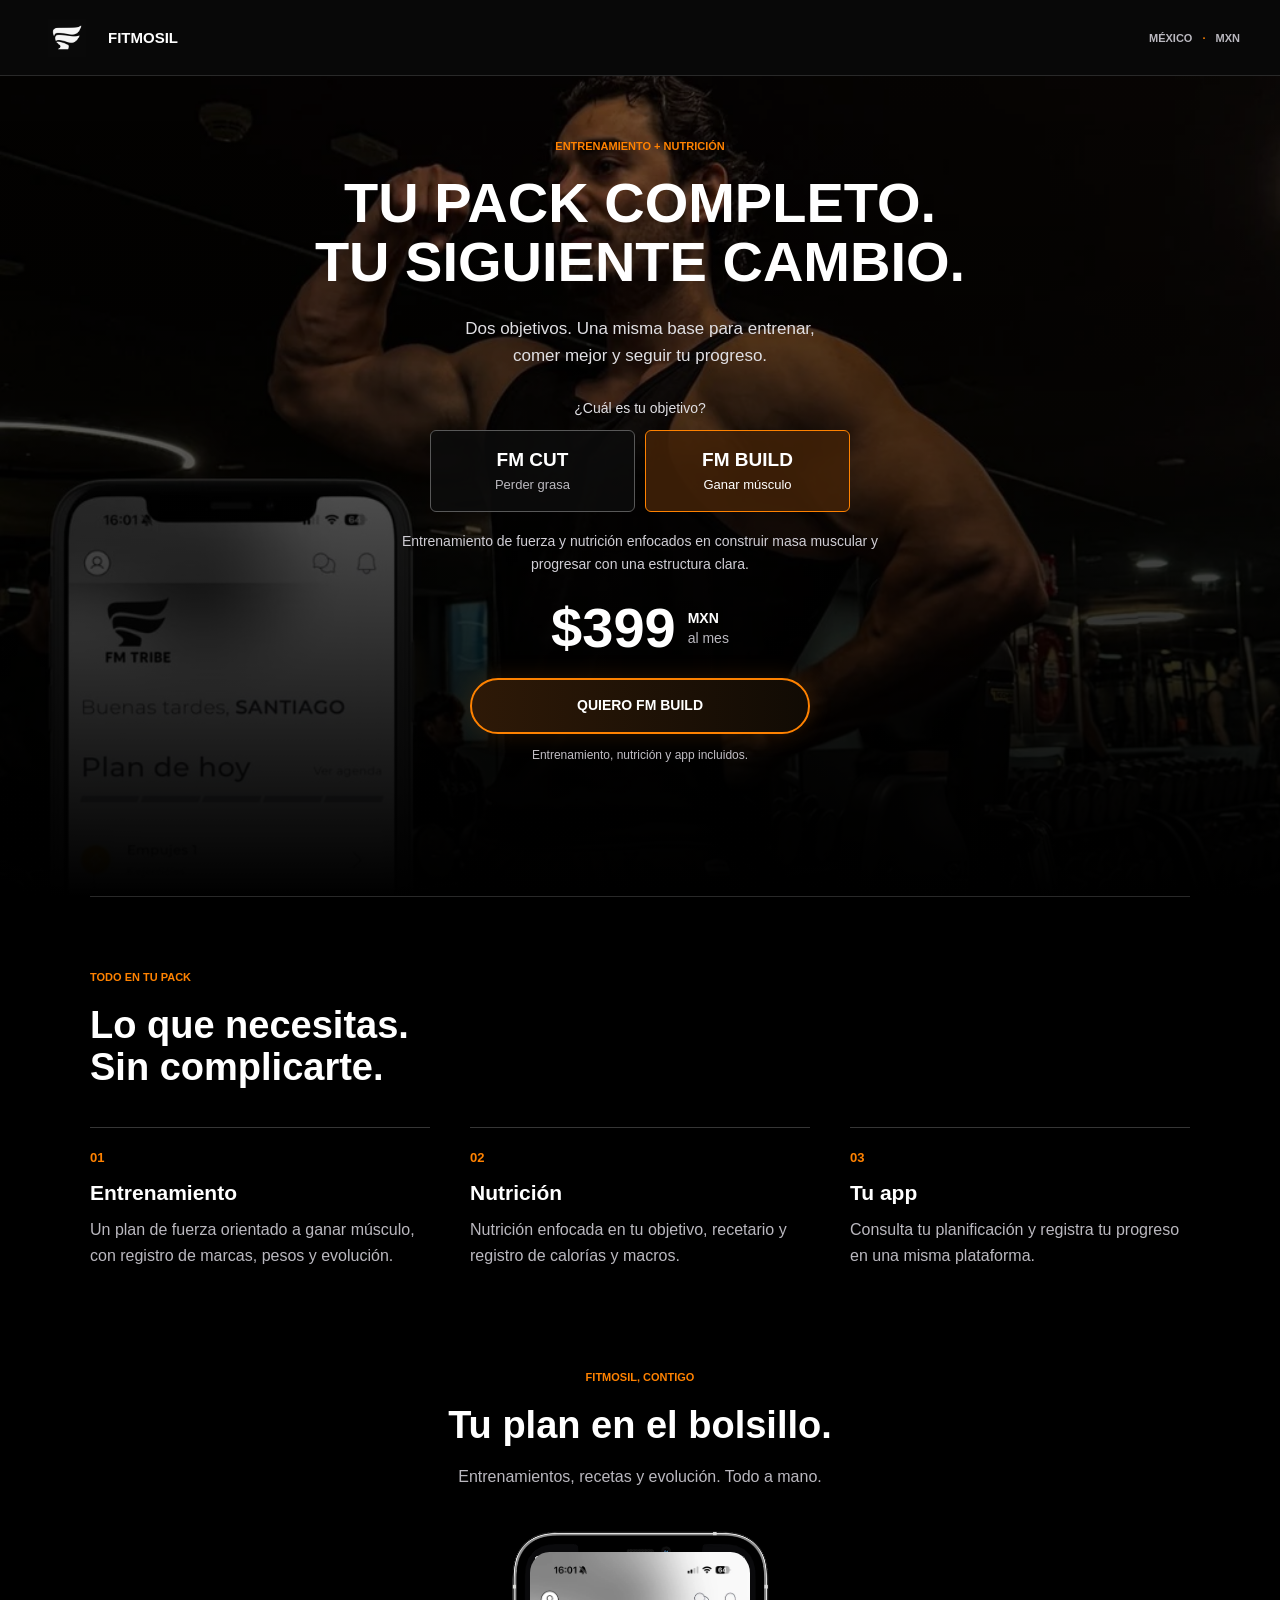
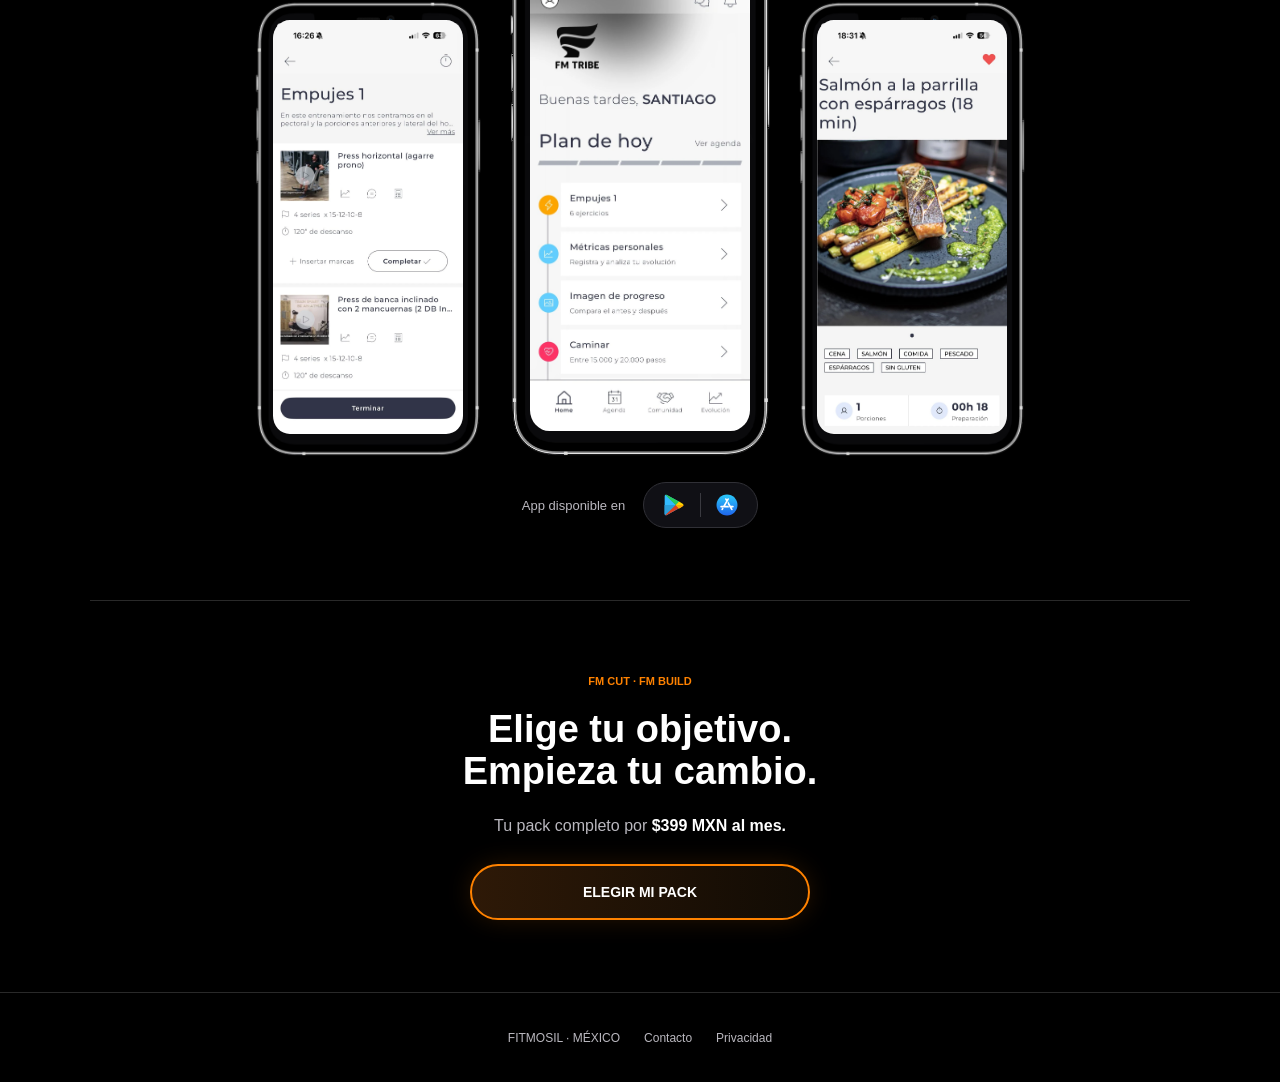
==== fitmosil-copy/mx/index.html @ 84b88830 "Add independent Mexico landing for FM CUT and BUILD at 399 MXN monthly" ====
<!doctype html>
<html lang="es-MX">
<head>
  <meta charset="utf-8">
  <meta name="viewport" content="width=device-width, initial-scale=1">
  <link rel="canonical" href="https://www.fitmosiltrainer.com/mx/">
  <meta name="description" content="FM CUT y FM BUILD: pack de entrenamiento y nutrición Fitmosil por 399 MXN al mes.">
  <title>FM CUT + BUILD | Fitmosil México</title>
  <link rel="stylesheet" href="mexico.css">
  <script src="mexico.js" defer></script>
</head>
<body>
  <header class="header">
    <a class="brand" href="#pack" aria-label="Fitmosil, inicio"><img src="../assets/logo.avif" alt=""><span>FITMOSIL</span></a>
    <span class="market">MÉXICO <span>·</span> MXN</span>
  </header>
  <main>
    <section class="pack" id="pack" aria-labelledby="pack-title">
      <img class="pack-background" src="../assets/hero.webp" alt="Santi entrenando en el gimnasio junto a la app Fitmosil" fetchpriority="high">
      <div class="pack-content">
        <p class="eyebrow">ENTRENAMIENTO + NUTRICIÓN</p>
        <h1 id="pack-title">TU PACK COMPLETO.<br>TU SIGUIENTE CAMBIO.</h1>
        <p class="intro">Dos objetivos. Una misma base para entrenar,<br class="desktop-break"> comer mejor y seguir tu progreso.</p>
        <fieldset class="objectives">
          <legend>¿Cuál es tu objetivo?</legend>
          <div class="objective-options">
            <label><input type="radio" name="objective" value="cut"><span><strong>FM CUT</strong><small>Perder grasa</small></span></label>
            <label><input type="radio" name="objective" value="build" checked><span><strong>FM BUILD</strong><small>Ganar músculo</small></span></label>
          </div>
        </fieldset>
        <p class="goal-copy" id="goal-copy" aria-live="polite">Entrenamiento de fuerza y nutrición enfocados en construir masa muscular y progresar con una estructura clara.</p>
        <p class="price"><strong>$399</strong><span><b>MXN</b><small>al mes</small></span></p>
        <button class="cta" id="purchase" type="button" aria-haspopup="dialog">QUIERO FM BUILD</button>
        <p class="price-note">Entrenamiento, nutrición y app incluidos.</p>
      </div>
    </section>
    <section class="included section" aria-labelledby="included-title">
      <div class="section-heading"><p class="eyebrow">TODO EN TU PACK</p><h2 id="included-title">Lo que necesitas.<br>Sin complicarte.</h2></div>
      <div class="benefits">
        <article><span class="benefit-number">01</span><h3>Entrenamiento</h3><p id="training-copy">Un plan de fuerza orientado a ganar músculo, con registro de marcas, pesos y evolución.</p></article>
        <article><span class="benefit-number">02</span><h3>Nutrición</h3><p>Nutrición enfocada en tu objetivo, recetario y registro de calorías y macros.</p></article>
        <article><span class="benefit-number">03</span><h3>Tu app</h3><p>Consulta tu planificación y registra tu progreso en una misma plataforma.</p></article>
      </div>
    </section>
    <section class="app section" aria-labelledby="app-title">
      <div class="section-heading"><p class="eyebrow">FITMOSIL, CONTIGO</p><h2 id="app-title">Tu plan en el bolsillo.</h2><p>Entrenamientos, recetas y evolución. Todo a mano.</p></div>
      <div class="phones" aria-label="Vistas de la app Fitmosil">
        <figure class="phone side"><img class="screen" src="../assets/screen-workouts.webp" alt="Plan de entrenamiento con ejercicios y registro de marcas" loading="lazy"><img class="frame" src="../assets/phone-frame.avif" alt="" loading="lazy"></figure>
        <figure class="phone center"><img class="screen" src="../assets/screen-plan.webp" alt="Pantalla de inicio FM Tribe con el plan del día" loading="lazy"><img class="frame" src="../assets/phone-frame.avif" alt="" loading="lazy"></figure>
        <figure class="phone side"><img class="screen" src="../assets/screen-recipes.webp" alt="Receta de salmón en la app" loading="lazy"><img class="frame" src="../assets/phone-frame.avif" alt="" loading="lazy"></figure>
      </div>
      <div class="availability"><span>App disponible en</span><div><img src="../assets/playstore.svg" alt="Google Play"><span></span><img src="../assets/appstore.svg" alt="App Store"></div></div>
    </section>
    <section class="closing section" aria-labelledby="closing-title"><p class="eyebrow">FM CUT · FM BUILD</p><h2 id="closing-title">Elige tu objetivo.<br>Empieza tu cambio.</h2><p>Tu pack completo por <strong>$399 MXN al mes.</strong></p><a class="cta" href="#pack">ELEGIR MI PACK</a></section>
  </main>
  <footer><span>FITMOSIL · MÉXICO</span><a href="mailto:Mosilfit@gmail.com">Contacto</a><a href="../privacy-policy.html">Privacidad</a></footer>
  <dialog id="checkout-dialog" aria-labelledby="checkout-title">
    <button class="close" type="button" aria-label="Cerrar" title="Cerrar">×</button>
    <p class="eyebrow" id="checkout-plan">FM BUILD</p><h2 id="checkout-title">Pago próximamente.</h2><p>La compra en pesos mexicanos todavía no está disponible.</p><p class="dialog-price">$399 <span>MXN al mes</span></p><button class="cta" type="button" id="back-to-pack">VOLVER AL PACK</button>
  </dialog>
</body>
</html>
---- fitmosil-copy/mx/mexico.css ----
:root { color-scheme: dark; --orange: #ff8200; --muted: #bab8bf; }
* { box-sizing: border-box; }
html { scroll-behavior: smooth; scroll-padding-top: 88px; }
body { margin: 0; background: #000; color: #fff; font-family: "Inter Tight", "Instrument Sans", Inter, Arial, sans-serif; letter-spacing: 0; }
a { color: inherit; text-decoration: none; }
button, input { font: inherit; }
button, a, label { -webkit-tap-highlight-color: transparent; }
button { cursor: pointer; }
h1, h2, h3, p, figure { margin: 0; }
.header { height: 76px; padding: 0 40px; display: flex; align-items: center; justify-content: space-between; background: #080808; border-bottom: 1px solid #292929; position: sticky; top: 0; z-index: 5; }
.brand { display: flex; align-items: center; gap: 14px; font-size: 15px; font-weight: 800; min-height: 44px; }
.brand img { width: 54px; height: 38px; object-fit: contain; }
.market { font-size: 11px; font-weight: 600; color: var(--muted); }
.market > span { color: var(--orange); margin: 0 7px; }
.pack { isolation: isolate; position: relative; min-height: 820px; overflow: hidden; padding: 62px 24px 56px; text-align: center; }
.pack-background { position: absolute; inset: 0; width: 100%; height: 100%; object-fit: cover; object-position: center 24%; z-index: -2; }
.pack::before { content: ''; position: absolute; inset: 0; z-index: -1; background: linear-gradient(180deg, rgba(0,0,0,.48), rgba(0,0,0,.65) 44%, #000 100%); }
.pack-content { max-width: 800px; margin: auto; }
.eyebrow { font-size: 11px; line-height: 1.5; font-weight: 800; color: var(--orange); margin-bottom: 18px; }
h1 { font-size: 56px; line-height: 1.06; font-weight: 900; }
.intro { margin-top: 24px; color: #e0dfe3; font-size: 17px; line-height: 1.6; }
.objectives { border: 0; padding: 0; margin: 30px auto 0; max-width: 420px; min-width: 0; }
.objectives legend { margin: 0 auto 14px; font-size: 14px; color: #e0dfe3; }
.objective-options { display: grid; grid-template-columns: 1fr 1fr; gap: 10px; }
.objective-options label { position: relative; min-width: 0; cursor: pointer; }
.objective-options input { opacity: 0; width: 1px; height: 1px; position: absolute; }
.objective-options label > span { display: flex; flex-direction: column; gap: 6px; align-items: center; justify-content: center; height: 82px; border: 1px solid #585858; border-radius: 6px; background: rgba(12,12,12,.85); }
.objective-options strong { font-size: 19px; }
.objective-options small { font-size: 13px; color: #bbb9bf; }
.objective-options input:checked + span { border-color: var(--orange); background: rgba(65,34,7,.88); }
.objective-options input:checked + span small { color: #fff; }
.objective-options input:focus-visible + span { outline: 2px solid #fff; outline-offset: 4px; }
.goal-copy { min-height: 48px; max-width: 490px; margin: 18px auto 0; color: #d0ced5; font-size: 14px; line-height: 1.65; }
.price { display: flex; justify-content: center; align-items: center; gap: 12px; margin: 22px 0; }
.price > strong { font-size: 56px; line-height: 1; font-weight: 800; }
.price > span { display: flex; flex-direction: column; text-align: left; gap: 4px; }
.price b { font-size: 14px; }
.price small { font-size: 14px; color: var(--muted); }
.cta { display: inline-flex; justify-content: center; align-items: center; min-height: 56px; max-width: 100%; width: 340px; padding: 14px 20px; border: 2px solid var(--orange); border-radius: 999px; background: linear-gradient(90deg, #2e1907, #110b04); color: #fff; font-size: 14px; font-weight: 800; text-align: center; line-height: 1.4; box-shadow: 0 0 24px rgba(255,130,0,.15); transition: background .2s, transform .2s; }
.cta:hover { background: #3b2008; }
.cta:active { transform: scale(.98); }
.price-note { font-size: 12px; color: #c1bdc3; margin-top: 14px; }
a:focus-visible, button:focus-visible { outline: 2px solid white; outline-offset: 5px; }
.section { width: min(1100px, calc(100% - 48px)); margin: 0 auto; padding-block: 72px; }
h2 { font-size: 38px; line-height: 1.12; font-weight: 800; }
.section-heading > p:last-child:not(.eyebrow) { color: var(--muted); font-size: 16px; line-height: 1.6; margin-top: 18px; }
.included { border-top: 1px solid #292929; }
.benefits { display: grid; grid-template-columns: repeat(3,1fr); gap: 40px; margin-top: 38px; }
.benefits article { padding-top: 20px; border-top: 1px solid #363636; }
.benefit-number { font-size: 13px; color: var(--orange); font-weight: 700; }
.benefits h3 { font-size: 21px; margin-top: 15px; }
.benefits p { font-size: 16px; color: var(--muted); line-height: 1.65; margin-top: 12px; }
.app { text-align: center; padding-top: 28px; }
.phones { display: flex; align-items: flex-end; justify-content: center; gap: 24px; margin-top: 40px; }
.phone { position: relative; width: 230px; aspect-ratio: 546 / 1080; }
.phone.center { width: 266px; }
.phone .screen { position: absolute; z-index: 2; left: 8.5%; top: 4.2%; width: 83%; height: 91%; object-fit: cover; object-position: top center; border-radius: 8.8% / 4.4%; }
.phone .frame { position: absolute; z-index: 1; inset: 0; width: 100%; height: 100%; object-fit: contain; }
.availability { display: flex; align-items: center; justify-content: center; gap: 18px; margin-top: 26px; font-size: 13px; color: var(--muted); }
.availability > div { display: flex; align-items: center; gap: 14px; padding: 10px 18px; border: 1px solid #303036; border-radius: 999px; background: #101015; }
.availability img { width: 24px; height: 24px; object-fit: contain; }
.availability > div > span { width: 1px; height: 24px; background: #3a3a40; }
.closing { text-align: center; border-top: 1px solid #292929; }
.closing > p:not(.eyebrow) { font-size: 16px; color: var(--muted); margin-top: 20px; line-height: 1.6; }
.closing strong { color: white; }
.closing .cta { margin-top: 26px; }
footer { display: flex; gap: 24px; justify-content: center; align-items: center; border-top: 1px solid #292929; min-height: 90px; padding: 20px 24px; color: var(--muted); font-size: 12px; flex-wrap: wrap; }
footer a { display: inline-flex; align-items: center; min-height: 44px; }
dialog { width: min(440px, calc(100% - 32px)); max-height: calc(100dvh - 40px); background: #111; color: #fff; border: 1px solid #785023; border-radius: 8px; padding: 48px 24px 28px; }
dialog::backdrop { background: rgba(0,0,0,.85); backdrop-filter: blur(5px); }
dialog h2 { font-size: 28px; }
dialog > p:not(.eyebrow) { margin-top: 18px; font-size: 16px; line-height: 1.6; color: var(--muted); }
dialog .dialog-price { color: #fff !important; font-size: 32px !important; font-weight: 700; }
.dialog-price span { font-size: 14px; font-weight: 400; }
dialog .cta { margin-top: 24px; width: 100%; }
.close { position: absolute; right: 10px; top: 10px; width: 40px; height: 40px; background: transparent; color: #fff; border: 1px solid #555; border-radius: 50%; font-size: 26px; }
body.modal-open { overflow: hidden; }
@media (max-width: 760px) {
  html { scroll-padding-top: 64px; }
  .header { height: 64px; padding-inline: 20px; }
  .brand { gap: 9px; font-size: 12px; }
  .brand img { width: 42px; height: 30px; }
  .market { font-size: 10px; }
  .pack { min-height: 0; padding: 38px 20px 40px; }
  .pack-background { object-position: 45% center; }
  h1 { font-size: 34px; line-height: 1.08; }
  .intro { font-size: 15px; margin-top: 18px; }
  .desktop-break { display: none; }
  .eyebrow { font-size: 10px; margin-bottom: 16px; }
  .objectives { margin-top: 24px; }
  .objective-options label > span { height: 76px; }
  .objective-options strong { font-size: 18px; }
  .goal-copy { min-height: 70px; font-size: 14px; margin-top: 16px; }
  .price { margin: 18px 0; }
  .price > strong { font-size: 48px; }
  .cta { width: 100%; }
  .price-note { font-size: 11px; }
  .section { width: calc(100% - 40px); padding-block: 42px; }
  h2 { font-size: 28px; }
  .benefits { grid-template-columns: 1fr; gap: 22px; margin-top: 24px; }
  .benefits article { display: grid; grid-template-columns: 30px 1fr; column-gap: 12px; padding-top: 18px; }
  .benefit-number { grid-row: span 2; margin-top: 3px; }
  .benefits h3 { margin-top: 0; font-size: 19px; }
  .benefits p { margin-top: 8px; font-size: 15px; }
  .phones { gap: 8px; margin-top: 28px; }
  .phone { width: 29%; }
  .phone.center { width: 35%; }
  .availability { gap: 12px; font-size: 12px; margin-top: 20px; }
  .availability > div { padding: 8px 14px; gap: 12px; }
  .availability img { width: 21px; height: 21px; }
  footer { gap: 20px; font-size: 11px; }
}
@media (prefers-reduced-motion: reduce) { html { scroll-behavior: auto; } .cta { transition: none; } }
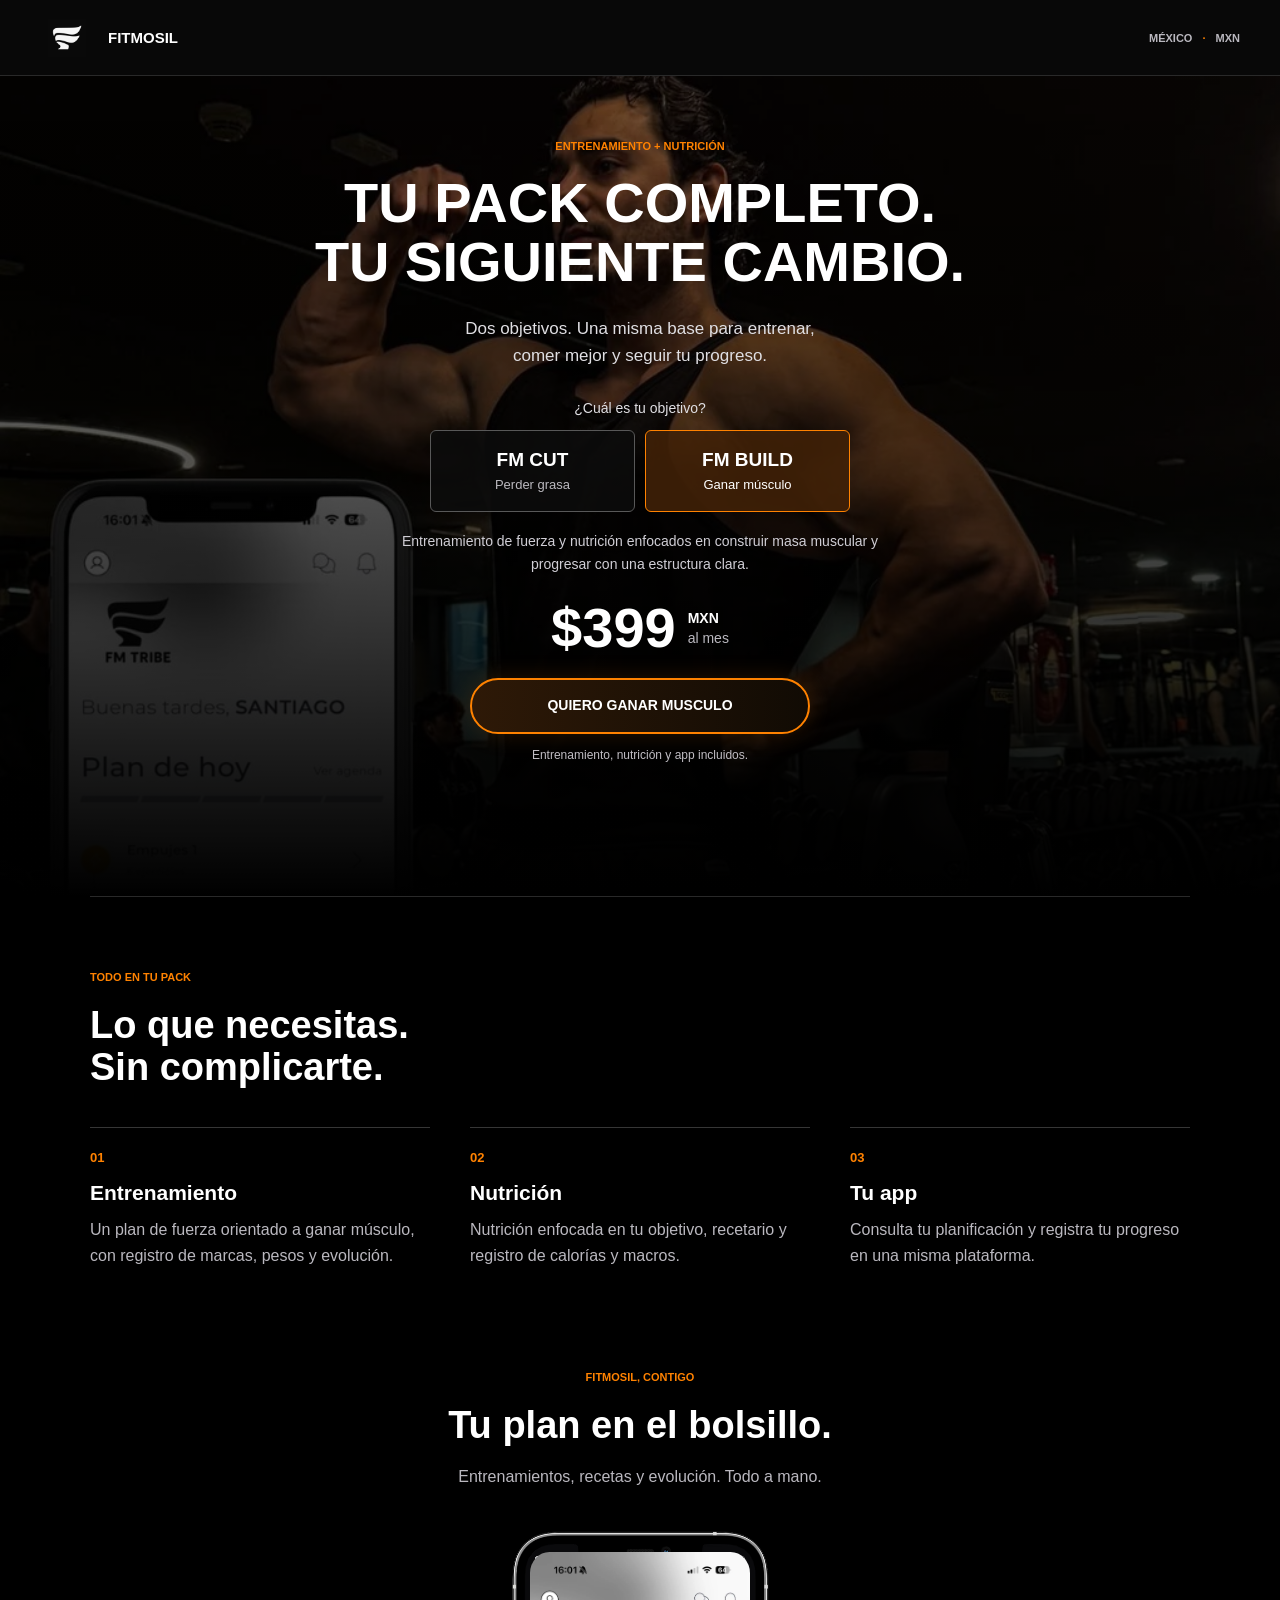
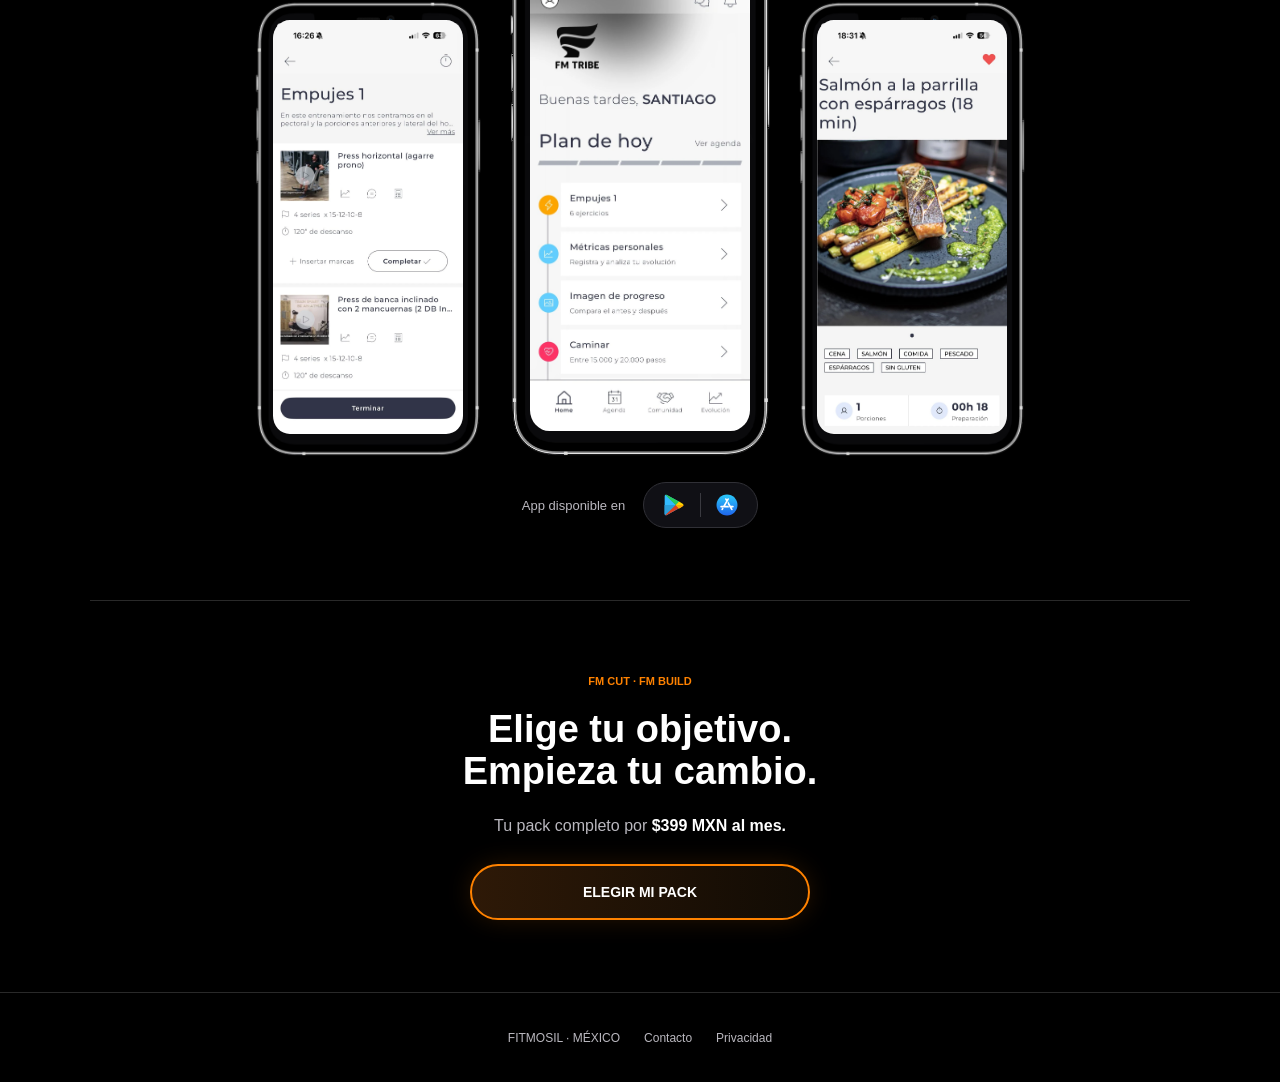
==== commit 8b93334c: "Use goal-based CTA labels on Mexico landing" ====
--- a/fitmosil-copy/mx/index.html
+++ b/fitmosil-copy/mx/index.html
@@ -7,7 +7,7 @@
   <meta name="description" content="FM CUT y FM BUILD: pack de entrenamiento y nutrición Fitmosil por 399 MXN al mes.">
   <title>FM CUT + BUILD | Fitmosil México</title>
   <link rel="stylesheet" href="mexico.css">
-  <script src="mexico.js" defer></script>
+  <script src="mexico.js?v=mx-objective-ctas-1" defer></script>
 </head>
 <body>
   <header class="header">
@@ -30,7 +30,7 @@
         </fieldset>
         <p class="goal-copy" id="goal-copy" aria-live="polite">Entrenamiento de fuerza y nutrición enfocados en construir masa muscular y progresar con una estructura clara.</p>
         <p class="price"><strong>$399</strong><span><b>MXN</b><small>al mes</small></span></p>
-        <button class="cta" id="purchase" type="button" aria-haspopup="dialog">QUIERO FM BUILD</button>
+        <a class="cta" id="purchase" href="https://app.harbiz.io/checkout-external/santiagomorenosilva?plan=wrcjGWYCXuQN7omqR&amp;lang=es">QUIERO GANAR MUSCULO</a>
         <p class="price-note">Entrenamiento, nutrición y app incluidos.</p>
       </div>
     </section>
